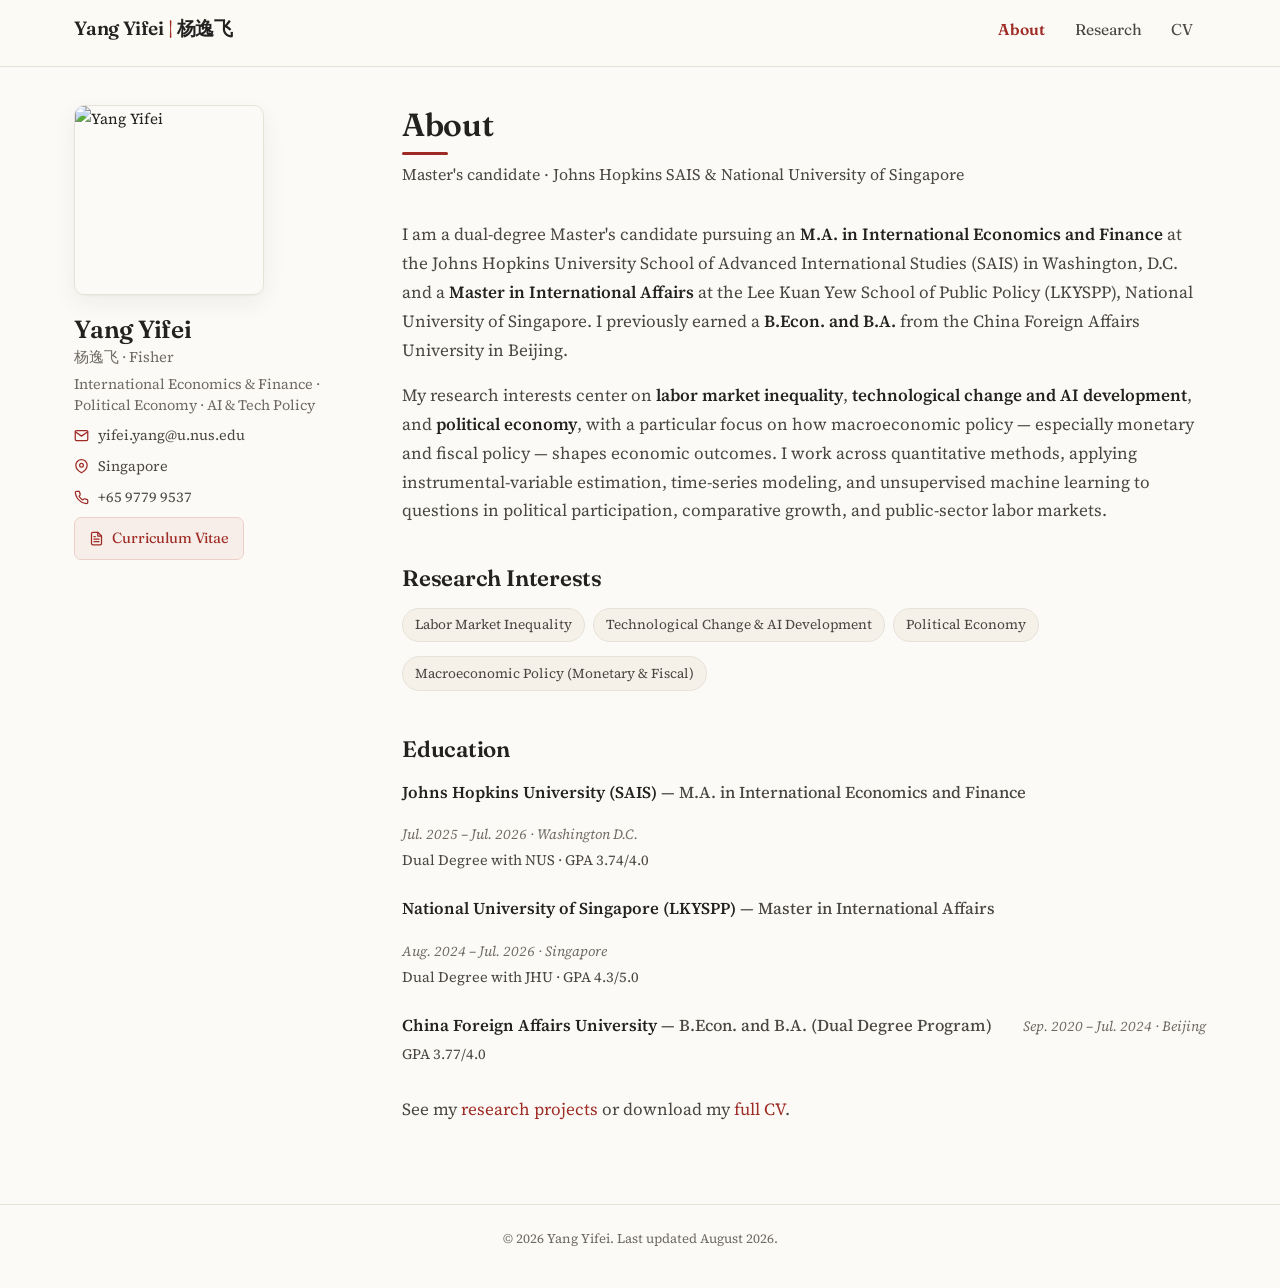
==== index.html @ 0654cd98 "Initial academic website: About, Research, CV pages" ====
<!DOCTYPE html>
<html lang="en">
<head>
  <meta charset="UTF-8" />
  <meta name="viewport" content="width=device-width, initial-scale=1.0" />
  <title>Yang Yifei</title>
  <meta name="description" content="Yang Yifei — Master's candidate in International Economics and Finance (Johns Hopkins SAIS) and International Affairs (NUS LKYSPP). Research on labor market inequality, technological change and AI, and political economy." />
  <link rel="preconnect" href="https://fonts.googleapis.com" />
  <link rel="preconnect" href="https://fonts.gstatic.com" crossorigin />
  <link rel="stylesheet" href="assets/css/style.css" />
</head>
<body>

  <!-- Masthead -->
  <header class="masthead">
    <div class="masthead-inner">
      <a class="site-title" href="index.html">Yang Yifei <span class="sep">|</span> 杨逸飞</a>
      <button class="menu-btn" aria-label="Toggle menu">Menu</button>
      <nav class="site-nav">
        <ul>
          <li><a class="active" href="index.html">About</a></li>
          <li><a href="research.html">Research</a></li>
          <li><a href="cv.html">CV</a></li>
        </ul>
      </nav>
    </div>
  </header>

  <div class="page">

    <!-- Sidebar -->
    <aside class="sidebar">
      <img class="author-photo" src="assets/img/profile.jpg" alt="Yang Yifei" />
      <div class="sidebar-text">
        <h2 class="author-name">Yang Yifei</h2>
        <p class="author-roman">杨逸飞 · Fisher</p>
        <p class="author-tagline">International Economics &amp; Finance · Political Economy · AI &amp; Tech Policy</p>
        <ul class="contact-list">
          <li>
            <svg class="icon" viewBox="0 0 24 24" fill="none" stroke="currentColor" stroke-width="2"><path d="M4 4h16v16H4z" stroke="none"/><path d="M22 6l-10 7L2 6" stroke-linecap="round" stroke-linejoin="round"/><rect x="2" y="4" width="20" height="16" rx="2"/></svg>
            <a href="mailto:yifei.yang@u.nus.edu">yifei.yang@u.nus.edu</a>
          </li>
          <li>
            <svg class="icon" viewBox="0 0 24 24" fill="none" stroke="currentColor" stroke-width="2"><path d="M21 10c0 7-9 12-9 12s-9-5-9-12a9 9 0 0 1 18 0z" stroke-linecap="round" stroke-linejoin="round"/><circle cx="12" cy="10" r="3" stroke-linecap="round" stroke-linejoin="round"/></svg>
            Singapore
          </li>
          <li>
            <svg class="icon" viewBox="0 0 24 24" fill="none" stroke="currentColor" stroke-width="2"><path d="M22 16.92v3a2 2 0 0 1-2.18 2 19.79 19.79 0 0 1-8.63-3.07 19.5 19.5 0 0 1-6-6 19.79 19.79 0 0 1-3.07-8.67A2 2 0 0 1 4.11 2h3a2 2 0 0 1 2 1.72c.13.96.36 1.9.7 2.81a2 2 0 0 1-.45 2.11L8.09 9.91a16 16 0 0 0 6 6l1.27-1.27a2 2 0 0 1 2.11-.45c.91.34 1.85.57 2.81.7A2 2 0 0 1 22 16.92z" stroke-linecap="round" stroke-linejoin="round"/></svg>
            +65 9779 9537
          </li>
        </ul>
        <a class="cv-link" href="files/CV_Yang_Yifei.pdf" target="_blank" rel="noopener">
          <svg class="icon" viewBox="0 0 24 24" fill="none" stroke="currentColor" stroke-width="2"><path d="M14 2H6a2 2 0 0 0-2 2v16a2 2 0 0 0 2 2h12a2 2 0 0 0 2-2V8z" stroke-linecap="round" stroke-linejoin="round"/><path d="M14 2v6h6M16 13H8M16 17H8M10 9H8" stroke-linecap="round" stroke-linejoin="round"/></svg>
          Curriculum Vitae
        </a>
      </div>
    </aside>

    <!-- Content -->
    <main class="content">
      <header class="page-head">
        <h1 class="page-title">About</h1>
        <p class="page-lead">Master's candidate · Johns Hopkins SAIS &amp; National University of Singapore</p>
      </header>

      <p>
        I am a dual-degree Master's candidate pursuing an <strong>M.A. in International Economics and Finance</strong>
        at the Johns Hopkins University School of Advanced International Studies (SAIS) in Washington, D.C. and a
        <strong>Master in International Affairs</strong> at the Lee Kuan Yew School of Public Policy (LKYSPP),
        National University of Singapore. I previously earned a <strong>B.Econ. and B.A.</strong> from the
        China Foreign Affairs University in Beijing.
      </p>

      <p>
        My research interests center on <strong>labor market inequality</strong>,
        <strong>technological change and AI development</strong>, and <strong>political economy</strong>,
        with a particular focus on how macroeconomic policy &mdash; especially monetary and fiscal policy &mdash;
        shapes economic outcomes. I work across quantitative methods, applying instrumental-variable estimation,
        time-series modeling, and unsupervised machine learning to questions in political participation,
        comparative growth, and public-sector labor markets.
      </p>

      <h2>Research Interests</h2>
      <ul class="chips">
        <li class="chip">Labor Market Inequality</li>
        <li class="chip">Technological Change &amp; AI Development</li>
        <li class="chip">Political Economy</li>
        <li class="chip">Macroeconomic Policy (Monetary &amp; Fiscal)</li>
      </ul>

      <h2>Education</h2>
      <div class="entry">
        <div class="entry-head">
          <span class="entry-title">Johns Hopkins University (SAIS) <span class="entry-place">— M.A. in International Economics and Finance</span></span>
          <span class="entry-date">Jul. 2025 – Jul. 2026 · Washington D.C.</span>
        </div>
        <p class="entry-sub">Dual Degree with NUS · GPA 3.74/4.0</p>
      </div>
      <div class="entry">
        <div class="entry-head">
          <span class="entry-title">National University of Singapore (LKYSPP) <span class="entry-place">— Master in International Affairs</span></span>
          <span class="entry-date">Aug. 2024 – Jul. 2026 · Singapore</span>
        </div>
        <p class="entry-sub">Dual Degree with JHU · GPA 4.3/5.0</p>
      </div>
      <div class="entry">
        <div class="entry-head">
          <span class="entry-title">China Foreign Affairs University <span class="entry-place">— B.Econ. and B.A. (Dual Degree Program)</span></span>
          <span class="entry-date">Sep. 2020 – Jul. 2024 · Beijing</span>
        </div>
        <p class="entry-sub">GPA 3.77/4.0</p>
      </div>

      <p style="margin-top:1.8rem;">
        See my <a href="research.html">research projects</a> or download my
        <a href="files/CV_Yang_Yifei.pdf" target="_blank" rel="noopener">full CV</a>.
      </p>
    </main>

  </div>

  <footer class="site-footer">
    <p>&copy; <span id="year">2026</span> Yang Yifei. Last updated August 2026.</p>
  </footer>

  <script src="assets/js/main.js"></script>
  <script>document.getElementById("year").textContent = new Date().getFullYear();</script>
</body>
</html>
---- assets/css/style.css ----
/* =========================================================
   Yang Yifei — Academic Website
   "Ink & Cinnabar" theme (simple, static, GitHub Pages ready)
   ========================================================= */

/* ---------- Fonts ---------- */
@import url("https://fonts.googleapis.com/css2?family=Fraunces:opsz,wght@9..144,400;9..144,500;9..144,600;9..144,700&family=Source+Serif+4:opsz,wght@8..60,400;8..60,500;8..60,600&display=swap");

/* ---------- Design tokens ---------- */
:root {
  --cinnabar: #9e2b25;
  --cinnabar-dark: #7c201c;
  --cinnabar-tint: #f7eee9;
  --ink: #242121;
  --ink-soft: #4a4642;
  --muted: #6f6a63;
  --paper: #fbfaf6;
  --surface: #ffffff;
  --border: #e7e2d8;
  --accent-bg: #f5f1e8;
  --maxw: 1180px;
  --sidebar-w: 280px;
  --shadow: 0 1px 2px rgba(36, 33, 33, 0.04), 0 8px 24px rgba(36, 33, 33, 0.06);
}

/* ---------- Reset ---------- */
*,
*::before,
*::after { box-sizing: border-box; }

html { scroll-behavior: smooth; }

body {
  margin: 0;
  font-family: "Source Serif 4", Georgia, "Times New Roman", serif;
  font-size: 17px;
  line-height: 1.7;
  color: var(--ink);
  background: var(--paper);
  -webkit-font-smoothing: antialiased;
  text-rendering: optimizeLegibility;
}

a {
  color: var(--cinnabar);
  text-decoration: none;
  border-bottom: 1px solid transparent;
  transition: color 0.15s ease, border-color 0.15s ease;
}
a:hover { color: var(--cinnabar-dark); border-bottom-color: var(--cinnabar-dark); }

h1, h2, h3, h4 {
  font-family: "Fraunces", Georgia, serif;
  font-weight: 600;
  line-height: 1.25;
  color: var(--ink);
  letter-spacing: -0.01em;
}

p { margin: 0 0 1rem; }
ul, ol { margin: 0 0 1rem; padding-left: 1.25rem; }
li { margin-bottom: 0.35rem; }

img { max-width: 100%; display: block; }

/* ---------- Masthead ---------- */
.masthead {
  position: sticky;
  top: 0;
  z-index: 50;
  background: rgba(251, 250, 246, 0.9);
  backdrop-filter: saturate(180%) blur(8px);
  border-bottom: 1px solid var(--border);
}
.masthead-inner {
  max-width: var(--maxw);
  margin: 0 auto;
  padding: 0.7rem 1.5rem;
  display: flex;
  align-items: baseline;
  justify-content: space-between;
  gap: 1rem;
}
.site-title {
  font-family: "Fraunces", Georgia, serif;
  font-weight: 600;
  font-size: 1.2rem;
  color: var(--ink);
  letter-spacing: -0.01em;
  border: none;
}
.site-title:hover { color: var(--cinnabar); }
.site-title .sep { color: var(--cinnabar); font-weight: 500; }

nav.site-nav ul {
  list-style: none;
  display: flex;
  gap: 0.25rem;
  margin: 0;
  padding: 0;
}
nav.site-nav a {
  display: block;
  padding: 0.35rem 0.8rem;
  font-family: "Fraunces", Georgia, serif;
  font-size: 0.98rem;
  color: var(--ink-soft);
  border: none;
  border-radius: 6px;
}
nav.site-nav a:hover { color: var(--cinnabar); background: var(--cinnabar-tint); }
nav.site-nav a.active { color: var(--cinnabar); font-weight: 600; }

/* ---------- Layout ---------- */
.page {
  max-width: var(--maxw);
  margin: 0 auto;
  padding: 2.4rem 1.5rem 4rem;
  display: grid;
  grid-template-columns: var(--sidebar-w) 1fr;
  gap: 3rem;
  align-items: start;
}

/* ---------- Sidebar ---------- */
.sidebar {
  position: sticky;
  top: 80px;
  display: flex;
  flex-direction: column;
  gap: 1rem;
  font-size: 0.95rem;
}
.author-photo {
  width: 190px;
  height: 190px;
  border-radius: 10px;
  object-fit: cover;
  border: 1px solid var(--border);
  box-shadow: var(--shadow);
}
.author-name {
  font-size: 1.55rem;
  font-weight: 600;
  margin: 0.2rem 0 0;
  color: var(--ink);
}
.author-roman { color: var(--muted); font-size: 0.92rem; margin: 0; }
.author-tagline {
  font-size: 0.9rem;
  color: var(--muted);
  margin: 0.2rem 0 0;
  line-height: 1.5;
}
.contact-list {
  list-style: none;
  padding: 0;
  margin: 0.4rem 0 0;
  display: flex;
  flex-direction: column;
  gap: 0.4rem;
}
.contact-list li {
  display: flex;
  align-items: center;
  gap: 0.55rem;
  font-size: 0.9rem;
  color: var(--ink-soft);
  margin: 0;
}
.contact-list a { color: var(--ink-soft); border: none; }
.contact-list a:hover { color: var(--cinnabar); }
.icon { width: 15px; height: 15px; flex: 0 0 15px; color: var(--cinnabar); }
.cv-link {
  display: inline-flex;
  align-items: center;
  gap: 0.45rem;
  margin-top: 0.5rem;
  padding: 0.5rem 0.9rem;
  font-family: "Fraunces", Georgia, serif;
  font-size: 0.92rem;
  color: var(--cinnabar);
  background: var(--cinnabar-tint);
  border: 1px solid #eccfc8;
  border-radius: 7px;
  width: fit-content;
  transition: background 0.15s ease, color 0.15s ease;
}
.cv-link:hover { background: var(--cinnabar); color: #fff; border-color: var(--cinnabar); }

/* ---------- Content ---------- */
.content { min-width: 0; }
.content > header.page-head { margin-bottom: 2rem; }
.content h1.page-title {
  font-size: 2rem;
  margin: 0 0 0.3rem;
  position: relative;
  padding-bottom: 0.6rem;
}
.content h1.page-title::after {
  content: "";
  position: absolute;
  left: 0;
  bottom: 0;
  width: 46px;
  height: 3px;
  background: var(--cinnabar);
  border-radius: 2px;
}
.page-lead { color: var(--muted); margin: 0.4rem 0 0; font-size: 1rem; }

.content h2 {
  font-size: 1.4rem;
  margin: 2.4rem 0 1rem;
}
.content h3 {
  font-size: 1.12rem;
  margin: 1.6rem 0 0.5rem;
}
.content p { color: var(--ink-soft); }
.content strong { color: var(--ink); font-weight: 600; }

/* Research interest chips */
.chips { display: flex; flex-wrap: wrap; gap: 0.5rem; margin: 1rem 0 0.5rem; padding: 0; list-style: none; }
.chip {
  font-size: 0.85rem;
  padding: 0.3rem 0.75rem;
  background: var(--accent-bg);
  border: 1px solid var(--border);
  border-radius: 999px;
  color: var(--ink-soft);
}

/* Research cards */
.research-list { display: flex; flex-direction: column; gap: 1.6rem; margin-top: 0.5rem; }
.research-card {
  background: var(--surface);
  border: 1px solid var(--border);
  border-radius: 12px;
  padding: 1.5rem 1.6rem;
  box-shadow: var(--shadow);
  border-left: 3px solid var(--cinnabar);
}
.research-card .r-title {
  font-family: "Fraunces", Georgia, serif;
  font-size: 1.2rem;
  font-weight: 600;
  margin: 0 0 0.3rem;
  color: var(--ink);
}
.research-card .r-meta {
  font-size: 0.88rem;
  color: var(--muted);
  margin: 0 0 1rem;
}
.research-card .r-meta .supervisor { color: var(--ink-soft); }
.research-card ul { padding-left: 1.1rem; }
.research-card li { color: var(--ink-soft); }

/* CV timeline */
.cv-section { margin-bottom: 2.4rem; }
.cv-section h2 {
  font-size: 1.35rem;
  padding-bottom: 0.4rem;
  border-bottom: 1px solid var(--border);
}
.entry { margin-bottom: 1.4rem; }
.entry-head {
  display: flex;
  justify-content: space-between;
  gap: 1rem;
  flex-wrap: wrap;
  align-items: baseline;
}
.entry-title { font-weight: 600; color: var(--ink); font-size: 1.04rem; margin: 0; }
.entry-place { color: var(--ink-soft); font-weight: 500; }
.entry-date { color: var(--muted); font-size: 0.88rem; white-space: nowrap; font-style: italic; }
.entry-sub { color: var(--muted); font-size: 0.9rem; margin: 0.1rem 0 0.3rem; }
.entry ul { margin-top: 0.4rem; }
.skills-grid { display: grid; grid-template-columns: 1fr; gap: 0.8rem; }
.skills-grid .skill-row { display: flex; gap: 0.6rem; align-items: baseline; }
.skills-grid .skill-label {
  font-family: "Fraunces", Georgia, serif;
  font-weight: 600;
  color: var(--cinnabar);
  white-space: nowrap;
  min-width: 150px;
}
.skills-grid .skill-val { color: var(--ink-soft); }

/* ---------- Footer ---------- */
.site-footer {
  border-top: 1px solid var(--border);
  text-align: center;
  padding: 1.4rem 1.5rem;
  color: var(--muted);
  font-size: 0.82rem;
}
.site-footer a { color: var(--muted); }
.site-footer a:hover { color: var(--cinnabar); }

/* ---------- Mobile menu toggle ---------- */
.menu-btn {
  display: none;
  background: none;
  border: 1px solid var(--border);
  border-radius: 7px;
  padding: 0.35rem 0.6rem;
  cursor: pointer;
  font-family: "Fraunces", Georgia, serif;
  color: var(--ink);
}

/* ---------- Responsive ---------- */
@media (max-width: 820px) {
  .page {
    grid-template-columns: 1fr;
    gap: 1.8rem;
    padding-top: 1.6rem;
  }
  .sidebar {
    position: static;
    flex-direction: row;
    align-items: center;
    gap: 1.1rem;
    flex-wrap: wrap;
  }
  .author-photo { width: 110px; height: 110px; }
  .sidebar .sidebar-text { flex: 1 1 220px; }

  .menu-btn { display: inline-block; }
  nav.site-nav ul {
    display: none;
    position: absolute;
    top: 100%;
    right: 1rem;
    flex-direction: column;
    background: var(--surface);
    border: 1px solid var(--border);
    border-radius: 10px;
    padding: 0.4rem;
    box-shadow: var(--shadow);
    min-width: 150px;
  }
  nav.site-nav.open ul { display: flex; }
  nav.site-nav a { padding: 0.45rem 0.8rem; }
}

@media (max-width: 480px) {
  body { font-size: 16px; }
  .content h1.page-title { font-size: 1.6rem; }
  .research-card { padding: 1.2rem; }
  .entry-date { white-space: normal; }
}

/* ---------- Print ---------- */
@media print {
  .masthead, .site-footer, .sidebar { display: none; }
  .page { display: block; }
  body { background: #fff; }
}
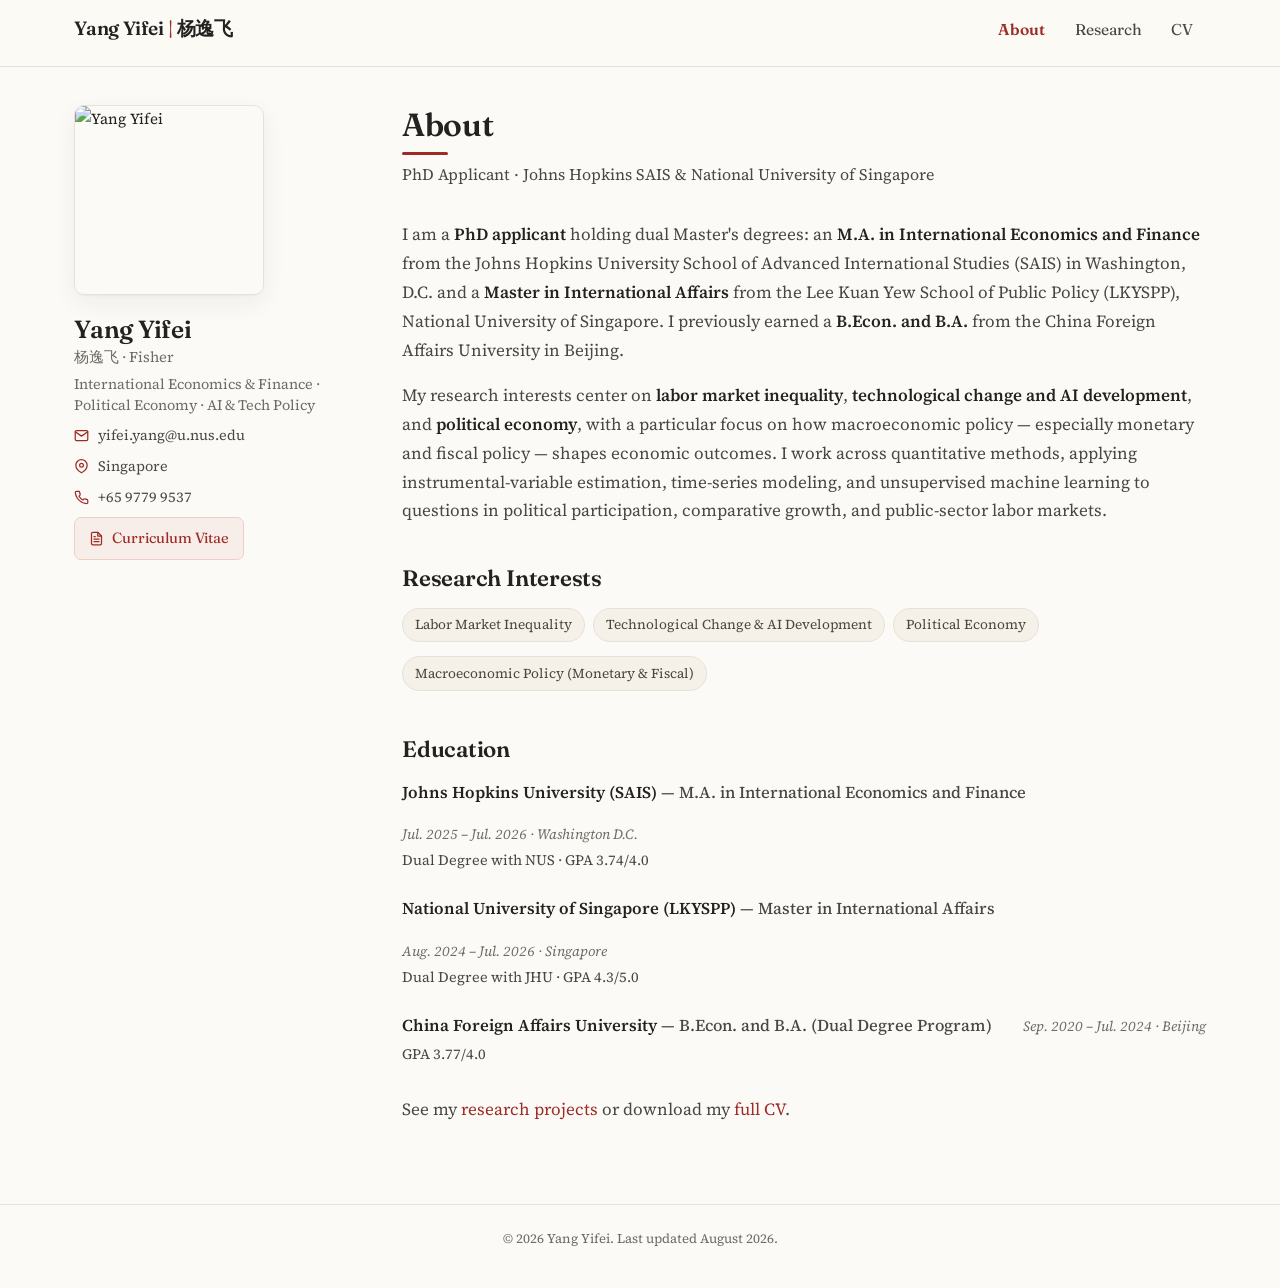
==== commit 940e537a: "Revamp Research page with charts carousel and update About bio" ====
--- a/index.html
+++ b/index.html
@@ -4,7 +4,7 @@
   <meta charset="UTF-8" />
   <meta name="viewport" content="width=device-width, initial-scale=1.0" />
   <title>Yang Yifei</title>
-  <meta name="description" content="Yang Yifei — Master's candidate in International Economics and Finance (Johns Hopkins SAIS) and International Affairs (NUS LKYSPP). Research on labor market inequality, technological change and AI, and political economy." />
+  <meta name="description" content="Yang Yifei — PhD applicant and Master's student in International Economics and Finance (Johns Hopkins SAIS) and International Affairs (NUS LKYSPP). Research on labor market inequality, technological change and AI, and political economy." />
   <link rel="preconnect" href="https://fonts.googleapis.com" />
   <link rel="preconnect" href="https://fonts.gstatic.com" crossorigin />
   <link rel="stylesheet" href="assets/css/style.css" />
@@ -60,13 +60,13 @@
     <main class="content">
       <header class="page-head">
         <h1 class="page-title">About</h1>
-        <p class="page-lead">Master's candidate · Johns Hopkins SAIS &amp; National University of Singapore</p>
+        <p class="page-lead">PhD Applicant · Johns Hopkins SAIS &amp; National University of Singapore</p>
       </header>
 
       <p>
-        I am a dual-degree Master's candidate pursuing an <strong>M.A. in International Economics and Finance</strong>
-        at the Johns Hopkins University School of Advanced International Studies (SAIS) in Washington, D.C. and a
-        <strong>Master in International Affairs</strong> at the Lee Kuan Yew School of Public Policy (LKYSPP),
+        I am a <strong>PhD applicant</strong> holding dual Master's degrees: an <strong>M.A. in International Economics and Finance</strong>
+        from the Johns Hopkins University School of Advanced International Studies (SAIS) in Washington, D.C. and a
+        <strong>Master in International Affairs</strong> from the Lee Kuan Yew School of Public Policy (LKYSPP),
         National University of Singapore. I previously earned a <strong>B.Econ. and B.A.</strong> from the
         China Foreign Affairs University in Beijing.
       </p>
--- a/assets/css/style.css
+++ b/assets/css/style.css
@@ -256,6 +256,112 @@
 .research-card .r-meta .supervisor { color: var(--ink-soft); }
 .research-card ul { padding-left: 1.1rem; }
 .research-card li { color: var(--ink-soft); }
+
+/* Research body (Question/Approach/Coding/Contribution) */
+.r-body { margin: 0 0 1.2rem; }
+.r-body p { margin: 0.45rem 0; color: var(--ink-soft); line-height: 1.6; }
+.r-label {
+  font-weight: 600;
+  color: var(--ink);
+  font-family: "Fraunces", Georgia, serif;
+}
+
+/* PDF download link */
+.r-downloads { margin-top: 1rem; display: flex; gap: 0.8rem; flex-wrap: wrap; }
+.r-pdf {
+  display: inline-flex;
+  align-items: center;
+  gap: 0.45rem;
+  padding: 0.5rem 0.9rem;
+  border: 1px solid var(--border);
+  border-radius: 8px;
+  background: var(--surface);
+  color: var(--ink);
+  font-size: 0.9rem;
+  text-decoration: none;
+  transition: border-color 0.15s, color 0.15s;
+}
+.r-pdf:hover { border-color: var(--cinnabar); color: var(--cinnabar); }
+.r-pdf .icon { width: 16px; height: 16px; }
+
+/* Image carousel (horizontal scroll with manual controls) */
+.r-carousel {
+  position: relative;
+  margin: 1rem 0 0.5rem;
+  padding: 0 2.6rem; /* room for arrow buttons */
+}
+.carousel-track {
+  display: flex;
+  gap: 0.75rem;
+  overflow-x: auto;
+  scroll-snap-type: x mandatory;
+  scroll-behavior: smooth;
+  padding-bottom: 0.4rem;
+  scrollbar-width: thin;
+  scrollbar-color: var(--border) transparent;
+}
+.carousel-track::-webkit-scrollbar { height: 6px; }
+.carousel-track::-webkit-scrollbar-thumb { background: var(--border); border-radius: 3px; }
+.carousel-slide {
+  flex: 0 0 auto;
+  width: 340px;
+  max-width: 80vw;
+  scroll-snap-align: center;
+}
+.carousel-slide img {
+  width: 100%;
+  height: 220px;
+  object-fit: contain;
+  background: #faf9f6;
+  border: 1px solid var(--border);
+  border-radius: 8px;
+  display: block;
+}
+.carousel-btn {
+  position: absolute;
+  top: 50%;
+  transform: translateY(-50%);
+  width: 2.2rem;
+  height: 2.2rem;
+  border-radius: 50%;
+  border: 1px solid var(--border);
+  background: var(--surface);
+  color: var(--ink);
+  font-size: 1.3rem;
+  line-height: 1;
+  cursor: pointer;
+  z-index: 2;
+  display: flex;
+  align-items: center;
+  justify-content: center;
+  transition: border-color 0.15s, color 0.15s, background 0.15s;
+}
+.carousel-btn:hover { border-color: var(--cinnabar); color: var(--cinnabar); }
+.carousel-btn.prev { left: 0; }
+.carousel-btn.next { right: 0; }
+.carousel-dots {
+  display: flex;
+  justify-content: center;
+  gap: 0.35rem;
+  margin-top: 0.5rem;
+  flex-wrap: wrap;
+}
+.carousel-dot {
+  width: 7px;
+  height: 7px;
+  border-radius: 50%;
+  background: var(--border);
+  border: none;
+  cursor: pointer;
+  padding: 0;
+  transition: background 0.15s, transform 0.15s;
+}
+.carousel-dot.active { background: var(--cinnabar); transform: scale(1.3); }
+@media (max-width: 768px) {
+  .r-carousel { padding: 0 2.2rem; }
+  .carousel-slide { width: 260px; }
+  .carousel-slide img { height: 170px; }
+}
 
 /* CV timeline */
 .cv-section { margin-bottom: 2.4rem; }
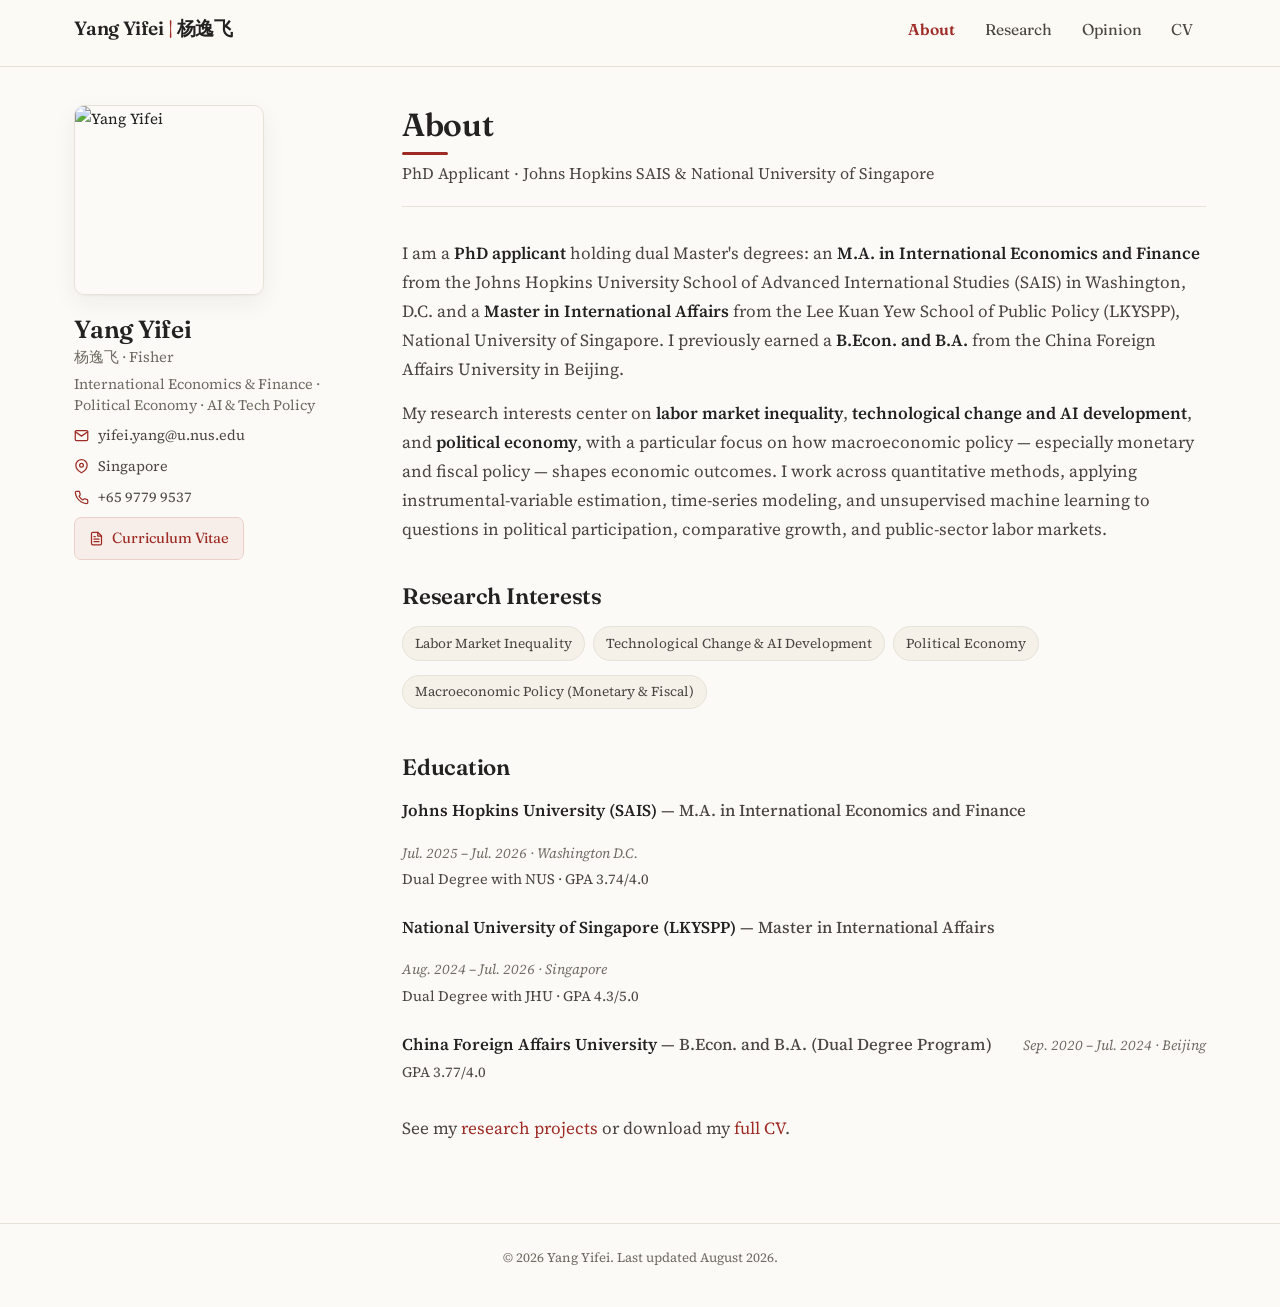
==== commit 08c963ff: "Update Opinion articles: figures, heading hierarchy, formula box, justified text" ====
--- a/index.html
+++ b/index.html
@@ -20,6 +20,7 @@
         <ul>
           <li><a class="active" href="index.html">About</a></li>
           <li><a href="research.html">Research</a></li>
+          <li><a href="opinion.html">Opinion</a></li>
           <li><a href="cv.html">CV</a></li>
         </ul>
       </nav>
--- a/assets/css/style.css
+++ b/assets/css/style.css
@@ -363,6 +363,105 @@
   .carousel-slide img { height: 170px; }
 }
 
+/* ---- Lightbox (full-screen image viewer) ---- */
+.lightbox {
+  display: none;
+  position: fixed;
+  inset: 0;
+  z-index: 9999;
+  background: rgba(20, 18, 16, 0.92);
+  backdrop-filter: blur(4px);
+  align-items: center;
+  justify-content: center;
+  padding: 2rem;
+}
+.lightbox.open {
+  display: flex;
+  animation: lbFadeIn 0.2s ease;
+}
+@keyframes lbFadeIn {
+  from { opacity: 0; }
+  to { opacity: 1; }
+}
+.lb-img {
+  max-width: 88vw;
+  max-height: 80vh;
+  object-fit: contain;
+  border-radius: 6px;
+  box-shadow: 0 8px 40px rgba(0,0,0,0.5);
+}
+.lb-close {
+  position: absolute;
+  top: 1.2rem;
+  right: 1.5rem;
+  width: 2.6rem;
+  height: 2.6rem;
+  border-radius: 50%;
+  border: none;
+  background: rgba(255,255,255,0.12);
+  color: #fff;
+  font-size: 1.6rem;
+  line-height: 1;
+  cursor: pointer;
+  transition: background 0.15s;
+}
+.lb-close:hover { background: var(--cinnabar); }
+.lb-nav {
+  position: absolute;
+  top: 50%;
+  transform: translateY(-50%);
+  width: 3rem;
+  height: 3rem;
+  border-radius: 50%;
+  border: none;
+  background: rgba(255,255,255,0.12);
+  color: #fff;
+  font-size: 1.8rem;
+  line-height: 1;
+  cursor: pointer;
+  transition: background 0.15s;
+}
+.lb-nav:hover { background: var(--cinnabar); }
+.lb-prev { left: 1.5rem; }
+.lb-next { right: 1.5rem; }
+.lb-controls {
+  position: absolute;
+  bottom: 1.5rem;
+  left: 50%;
+  transform: translateX(-50%);
+  display: flex;
+  align-items: center;
+  gap: 1rem;
+}
+.lb-play {
+  width: 2.6rem;
+  height: 2.6rem;
+  border-radius: 50%;
+  border: none;
+  background: rgba(255,255,255,0.15);
+  color: #fff;
+  font-size: 0.9rem;
+  cursor: pointer;
+  display: flex;
+  align-items: center;
+  justify-content: center;
+  transition: background 0.15s;
+}
+.lb-play:hover { background: var(--cinnabar); }
+.lb-counter {
+  color: rgba(255,255,255,0.85);
+  font-size: 0.9rem;
+  font-family: "Fraunces", Georgia, serif;
+  min-width: 4rem;
+  text-align: center;
+}
+@media (max-width: 768px) {
+  .lb-nav { width: 2.4rem; height: 2.4rem; font-size: 1.4rem; }
+  .lb-prev { left: 0.5rem; }
+  .lb-next { right: 0.5rem; }
+  .lb-img { max-width: 95vw; max-height: 72vh; }
+}
+
 /* CV timeline */
 .cv-section { margin-bottom: 2.4rem; }
 .cv-section h2 {
@@ -415,6 +514,263 @@
   cursor: pointer;
   font-family: "Fraunces", Georgia, serif;
   color: var(--ink);
+}
+
+/* ---------- Narrow page (opinion list + article) ---------- */
+.page-narrow .content { max-width: 760px; }
+
+.page-title {
+  font-family: "Fraunces", Georgia, serif;
+  font-size: 2.4rem;
+  font-weight: 600;
+  color: var(--ink);
+  margin: 0 0 0.4rem;
+  letter-spacing: -0.01em;
+}
+.page-lead {
+  color: var(--ink-soft);
+  font-size: 1rem;
+  margin: 0 0 2rem;
+  border-bottom: 1px solid var(--border);
+  padding-bottom: 1.2rem;
+}
+
+/* ---------- Opinion list ---------- */
+.op-list { display: flex; flex-direction: column; }
+.op-item {
+  display: grid;
+  grid-template-columns: 110px 1fr;
+  gap: 1.4rem;
+  padding: 1.5rem 0;
+  border-bottom: 1px solid var(--border);
+}
+.op-item:last-child { border-bottom: none; }
+.op-date {
+  font-family: "Fraunces", Georgia, serif;
+  font-style: italic;
+  color: var(--muted);
+  font-size: 0.9rem;
+  padding-top: 0.15rem;
+}
+.op-title { margin: 0 0 0.5rem; font-size: 1.2rem; line-height: 1.35; }
+.op-title a {
+  font-family: "Fraunces", Georgia, serif;
+  color: var(--ink);
+  font-weight: 600;
+  text-decoration: none;
+  transition: color 0.15s;
+}
+.op-title a:hover { color: var(--cinnabar); }
+.op-tags { display: flex; flex-wrap: wrap; gap: 0.4rem; margin-bottom: 0.6rem; }
+.op-excerpt {
+  color: var(--ink-soft);
+  font-size: 0.95rem;
+  line-height: 1.6;
+  margin: 0 0 0.6rem;
+  display: -webkit-box;
+  -webkit-line-clamp: 3;
+  -webkit-box-orient: vertical;
+  overflow: hidden;
+}
+.op-read {
+  font-family: "Fraunces", Georgia, serif;
+  color: var(--cinnabar);
+  font-size: 0.9rem;
+  text-decoration: none;
+  font-style: italic;
+}
+.op-read:hover { text-decoration: underline; }
+
+/* ---------- Tag ---------- */
+.tag {
+  display: inline-block;
+  font-size: 0.74rem;
+  letter-spacing: 0.03em;
+  text-transform: uppercase;
+  color: var(--cinnabar);
+  background: rgba(178, 48, 40, 0.07);
+  border: 1px solid rgba(178, 48, 40, 0.18);
+  border-radius: 4px;
+  padding: 0.12rem 0.5rem;
+}
+
+/* ---------- Article detail page ---------- */
+.back-link {
+  display: inline-block;
+  margin-bottom: 1.4rem;
+  font-family: "Fraunces", Georgia, serif;
+  font-style: italic;
+  color: var(--cinnabar);
+  text-decoration: none;
+  font-size: 0.92rem;
+}
+.back-link:hover { text-decoration: underline; }
+
+.article { font-size: 1.02rem; line-height: 1.8; color: var(--ink); }
+.article-title {
+  font-family: "Fraunces", Georgia, serif;
+  font-size: 2rem;
+  font-weight: 600;
+  line-height: 1.25;
+  margin: 0 0 0.5rem;
+  letter-spacing: -0.01em;
+}
+.article-subtitle {
+  font-family: "Fraunces", Georgia, serif;
+  font-style: italic;
+  color: var(--ink-soft);
+  font-size: 1.05rem;
+  margin: 0 0 1rem;
+}
+.article-meta {
+  color: var(--muted);
+  font-size: 0.9rem;
+  margin-bottom: 0.7rem;
+  font-style: italic;
+}
+.meta-sep { margin: 0 0.4rem; opacity: 0.5; }
+.article-tags { display: flex; flex-wrap: wrap; gap: 0.4rem; margin-bottom: 1.6rem; }
+
+.article-abstract {
+  background: rgba(178, 48, 40, 0.04);
+  border-left: 3px solid var(--cinnabar);
+  padding: 1rem 1.2rem;
+  border-radius: 0 6px 6px 0;
+  margin-bottom: 1rem;
+}
+.article-abstract .abstract-label {
+  font-family: "Fraunces", Georgia, serif;
+  font-size: 0.78rem;
+  letter-spacing: 0.08em;
+  text-transform: uppercase;
+  color: var(--cinnabar);
+  margin: 0 0 0.4rem;
+  font-weight: 600;
+}
+.article-abstract p { margin: 0; font-size: 0.96rem; line-height: 1.7; color: var(--ink-soft); }
+.article-keywords { font-size: 0.9rem; color: var(--ink-soft); margin-bottom: 2rem; }
+.article-keywords strong { color: var(--ink); font-family: "Fraunces", Georgia, serif; }
+
+.article-body { margin-top: 1.5rem; }
+.article-body p,
+.article-body ul,
+.article-body ol,
+.article-body li {
+  text-align: justify;
+  text-justify: inter-ideograph;
+}
+.article-body p { margin: 0 0 1.1rem; }
+.article-body ul, .article-body ol { margin: 0 0 1.1rem; padding-left: 1.3rem; }
+.article-body li { margin-bottom: 0.35rem; }
+
+/* Level-1 headings (major sections) */
+.article-h1 {
+  font-family: "Fraunces", Georgia, serif;
+  font-size: 1.55rem;
+  font-weight: 600;
+  color: var(--cinnabar);
+  margin: 2.4rem 0 1rem;
+  padding-bottom: 0.4rem;
+  border-bottom: 2px solid var(--cinnabar);
+  letter-spacing: -0.005em;
+}
+/* Level-2 headings */
+.article-h2 {
+  font-family: "Fraunces", Georgia, serif;
+  font-size: 1.18rem;
+  font-weight: 600;
+  color: var(--ink);
+  margin: 1.6rem 0 0.7rem;
+  padding-bottom: 0.2rem;
+  border-bottom: 1px solid var(--border);
+  font-style: italic;
+}
+.article-refs { margin-top: 2.5rem; }
+.ref-list {
+  padding-left: 1.4rem;
+  margin: 0.6rem 0 0;
+  font-size: 0.88rem;
+  color: var(--ink-soft);
+  line-height: 1.65;
+  text-align: justify;
+  text-justify: inter-ideograph;
+}
+.ref-list li { margin-bottom: 0.5rem; word-break: break-word; }
+
+/* Figure + caption */
+.article-figure {
+  margin: 1.6rem auto;
+  text-align: center;
+  max-width: 640px;
+}
+.article-figure img {
+  display: block;
+  max-width: 100%;
+  height: auto;
+  border-radius: 6px;
+  box-shadow: 0 2px 12px rgba(0,0,0,0.08);
+  margin: 0 auto;
+}
+.article-figure figcaption {
+  margin-top: 0.6rem;
+  font-family: "Fraunces", Georgia, serif;
+  font-style: italic;
+  font-size: 0.88rem;
+  color: var(--ink-soft);
+  text-align: center;
+}
+
+/* Formula box (AI article) */
+.formula-box {
+  margin: 1.6rem auto;
+  padding: 1.4rem 1.6rem;
+  background: rgba(252, 249, 244, 0.9);
+  border: 1px solid var(--border);
+  border-left: 4px solid var(--cinnabar);
+  border-radius: 6px;
+  max-width: 640px;
+}
+.formula-lead {
+  font-family: "Fraunces", Georgia, serif;
+  font-style: italic;
+  margin: 0 0 1rem;
+  color: var(--ink-soft);
+  text-align: left !important;
+}
+.formula-eq {
+  text-align: center !important;
+  font-family: "Fraunces", Georgia, serif;
+  font-size: 1.35rem;
+  font-weight: 500;
+  margin: 0 0 1.1rem;
+  letter-spacing: 0.02em;
+  line-height: 1.5;
+}
+.formula-var {
+  color: var(--cinnabar);
+  font-weight: 600;
+  font-style: italic;
+}
+.formula-where, .formula-mech {
+  padding-left: 1.3rem;
+  margin: 0 0 0.9rem;
+  text-align: justify;
+  text-justify: inter-ideograph;
+}
+.formula-where li, .formula-mech li { margin-bottom: 0.45rem; }
+.formula-foot {
+  font-family: "Fraunces", Georgia, serif;
+  font-style: italic;
+  margin: 1rem 0 0.5rem;
+  color: var(--ink);
+  text-align: left !important;
+}
+
+@media (max-width: 768px) {
+  .op-item { grid-template-columns: 1fr; gap: 0.3rem; }
+  .op-date { padding-top: 0; }
+  .article-title { font-size: 1.6rem; }
+  .article-h2 { font-size: 1.15rem; }
 }
 
 /* ---------- Responsive ---------- */
